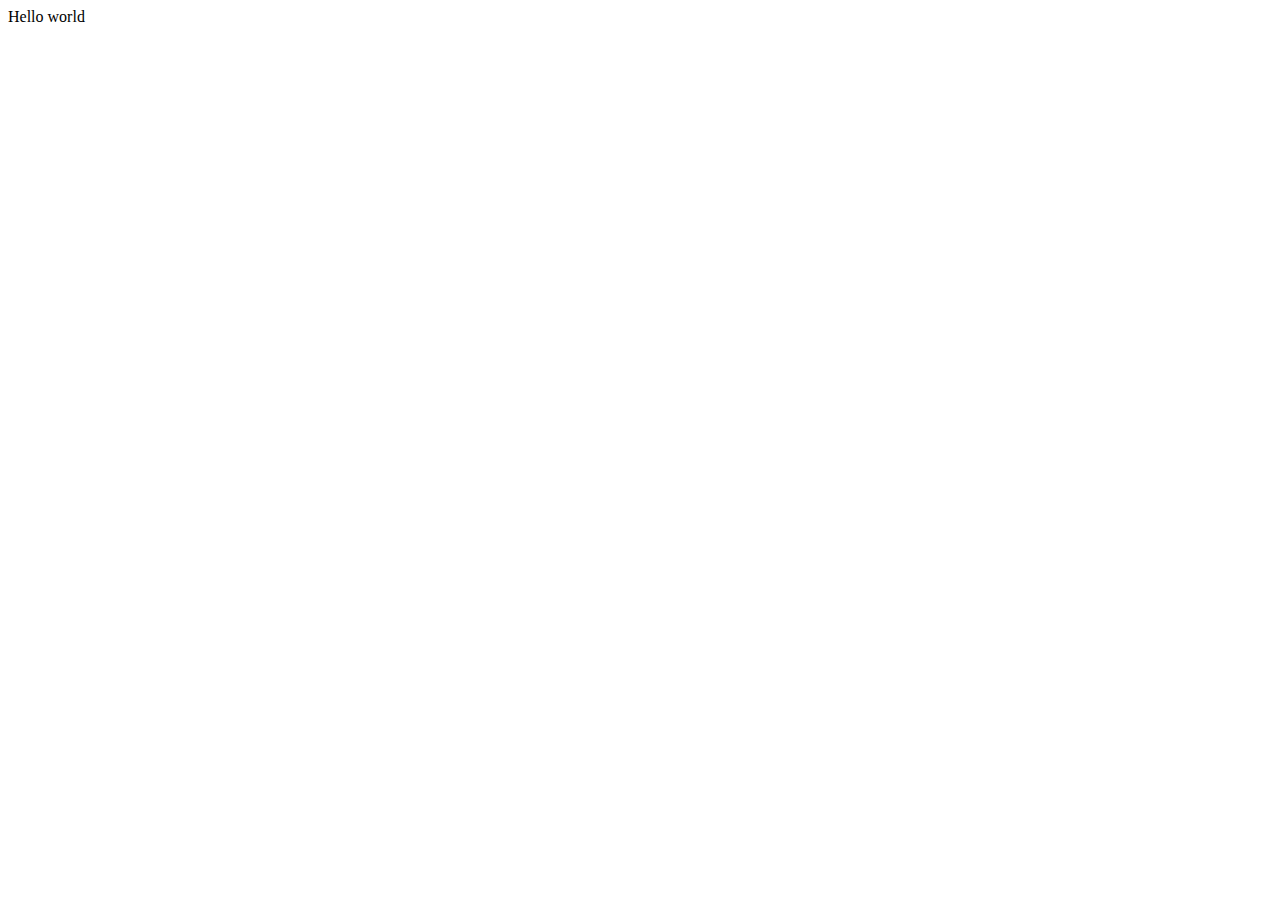
==== index.html @ 809aee76 "Initial 'hello world' commit" ====
<!DOCTYPE html>
<html>

<head>
    <meta charset = "utf-8">
    <meta name = "viewport" content = "width = device-width">
    <title>DegreeCat</title>
    <link href = "css/style.css" rel = "stylesheet" type = "text/css" />

</head>

<body>
    Hello world
    <script src = "js/script.js"></script>
</body>

</html>
---- css/style.css ----
html {
    height: 100%;
    width: 100%;
  }
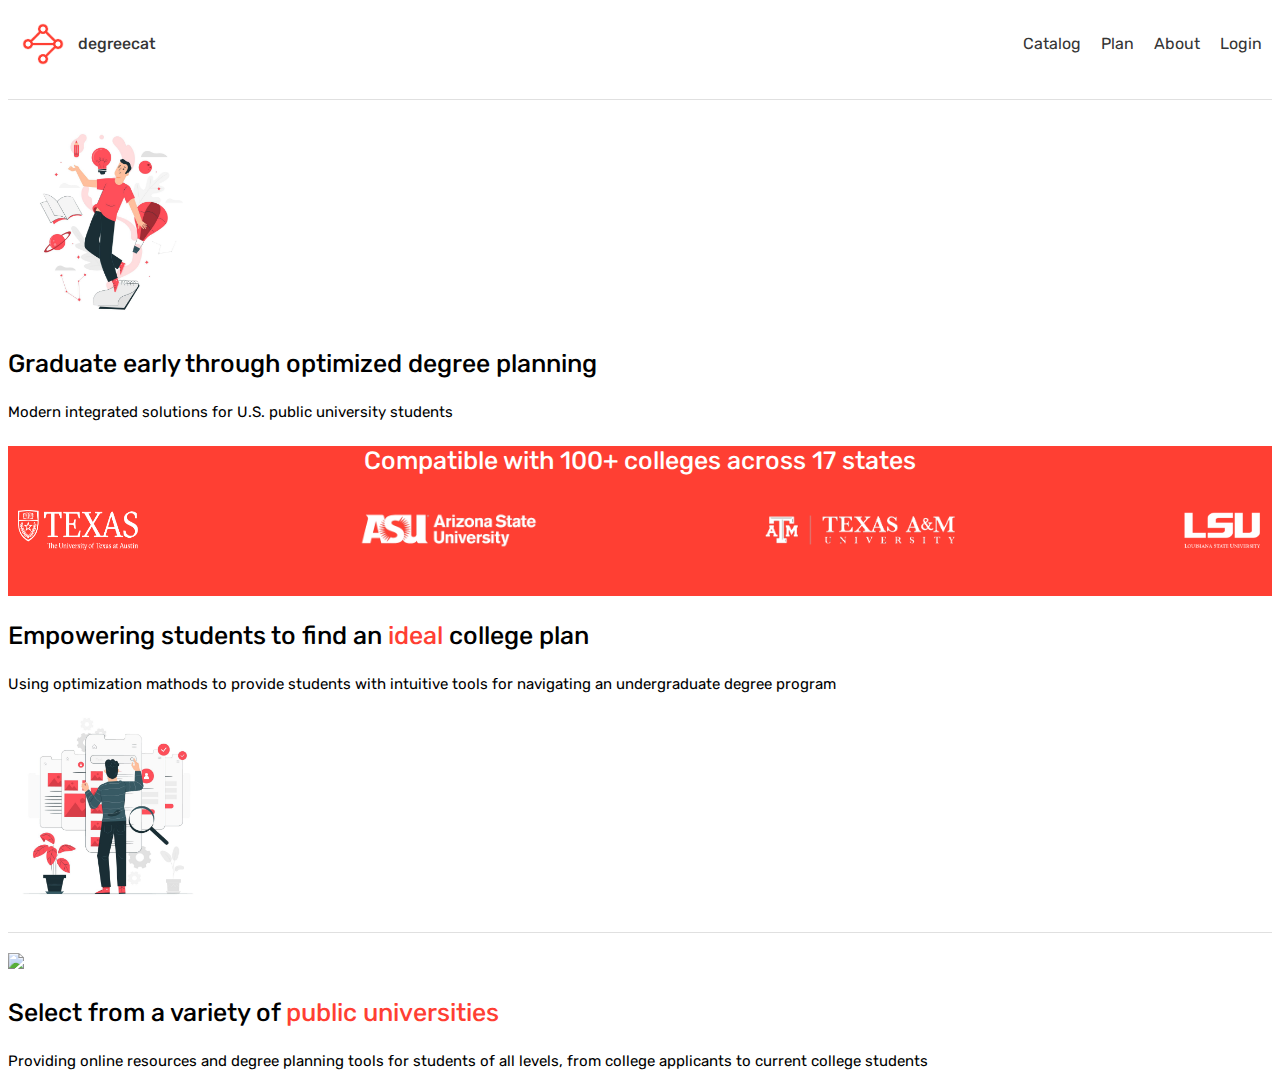
==== commit d0864c36: "Home setup" ====
--- a/index.html
+++ b/index.html
@@ -2,16 +2,72 @@
 <html>
 
 <head>
-    <meta charset = "utf-8">
-    <meta name = "viewport" content = "width = device-width">
+    <meta charset="utf-8">
+    <meta name="viewport" content="width = device-width">
     <title>DegreeCat</title>
-    <link href = "css/style.css" rel = "stylesheet" type = "text/css" />
+    <link href="css/style.css" rel="stylesheet" type="text/css"/>
+    <link rel="icon" href="img/favicon.png">
+
+    <!-- Font import -->
+    <link rel="preconnect" href="https://fonts.googleapis.com">
+    <link rel="preconnect" href="https://fonts.gstatic.com" crossorigin>
+    <link href="https://fonts.googleapis.com/css2?family=Rubik:ital,wght@0,300..900;1,300..900&display=swap" rel="stylesheet">
 
 </head>
 
 <body>
-    Hello world
-    <script src = "js/script.js"></script>
+    <!-- Navigation bar -->
+    <div class="navbar">
+        <div class="logo">
+            <img src="img/nav.png" alt="degreecat"/>
+            <p id="bold-text">degreecat</p>
+        </div>
+        <ul class="nav-links">
+            <li><a href="catalog.html">Catalog</a></li>
+            <li><a href="plan.html">Plan</a></li>
+            <li><a href="about.html">About</a></li>
+            <li><a href="login.html">Login</a></li>
+        </ul>
+    </div>
+
+    <!-- Separator -->
+    <div class="separator"></div>
+
+    <!-- Introduction -->
+    <div>
+        <img src="img/drawing1.png" width="200px"/>
+        <p id="summary">Graduate early through optimized degree planning</p>
+        <p id="description">Modern integrated solutions for U.S. public university students</p>
+    </div>
+
+    <!-- Geographic Reach -->
+    <div class="geographic-reach">
+        <p id="summary">Compatible with 100+ colleges across 17 states</p>
+        <div class="college-scroll">
+            <img src="img/ut.png" alt="The University of Texas at Austin" width="120px"/>
+            <img src="img/asu.png" alt="Arizona State University" width="180px"/>
+            <img src="img/tamu.png" alt="Texas A&M University College Station" width="200px"/>
+            <img src="img/lsu.png" alt="Lousinana State University" width="80px"/>
+        </div>
+    </div>
+
+    <!-- Explanation -->
+    <div>
+        <p id="summary">Empowering students to find an <span>ideal</span> college plan</p>
+        <p id="description">Using optimization mathods to provide students with intuitive tools for navigating an undergraduate degree program</p>
+        <img src="img/drawing2.png" width="200px"/>
+    </div>
+
+    <!-- Separator -->
+    <div class="separator"></div>
+
+    <!-- Showcase -->
+    <div>
+        <img src="img/demo.png" width="50px"/>
+        <p id="summary">Select from a variety of <span>public universities</span></p>
+        <p id="description">Providing online resources and degree planning tools for students of all levels, from college applicants to current college students</p>
+        </div>
+
 </body>
 
 </html>--- a/css/style.css
+++ b/css/style.css
@@ -1,4 +1,79 @@
 html {
     height: 100%;
     width: 100%;
-  }+    font-family: "Rubik";
+}
+
+.rubik-font {
+    font-family: "Rubik", sans-serif;
+    font-optical-sizing: auto;
+    font-weight: 300;
+    font-style: normal;
+}
+
+.separator {
+    border-bottom: 1px solid #E0E0E0;
+    margin: 20px 0;
+}
+
+.navbar {
+    overflow: hidden;
+    padding: 10px;
+    color: #353535;
+    display: flex;
+    justify-content: space-between;
+    align-items: center;
+}
+
+.logo img {
+    width: 50px;
+    margin-right: 10px;
+}
+
+.logo, .nav-links {
+    display: flex;
+    align-items: center;
+}
+
+.nav-links {
+    list-style: none;
+    margin: 0;
+    padding: 0;
+}
+
+.nav-links a {
+    margin-left: 20px;
+    color: #353535;
+    text-decoration: none;
+}
+
+.geographic-reach {
+    color: #ffffff;
+    background-color: #ff3f33;
+    text-align: center;
+    height: 150px;
+    width: 100%;
+}
+
+.college-scroll {
+    display: flex;
+    justify-content: space-between;
+    padding: 10px
+}
+
+#bold-text {
+    font-weight: 450;
+}
+
+#summary {
+    font-size: 25px;
+    font-weight: 450;
+}
+
+#description {
+    font-size: 15px;
+}
+
+#summary span, #description span {
+    color: #FF3F33
+}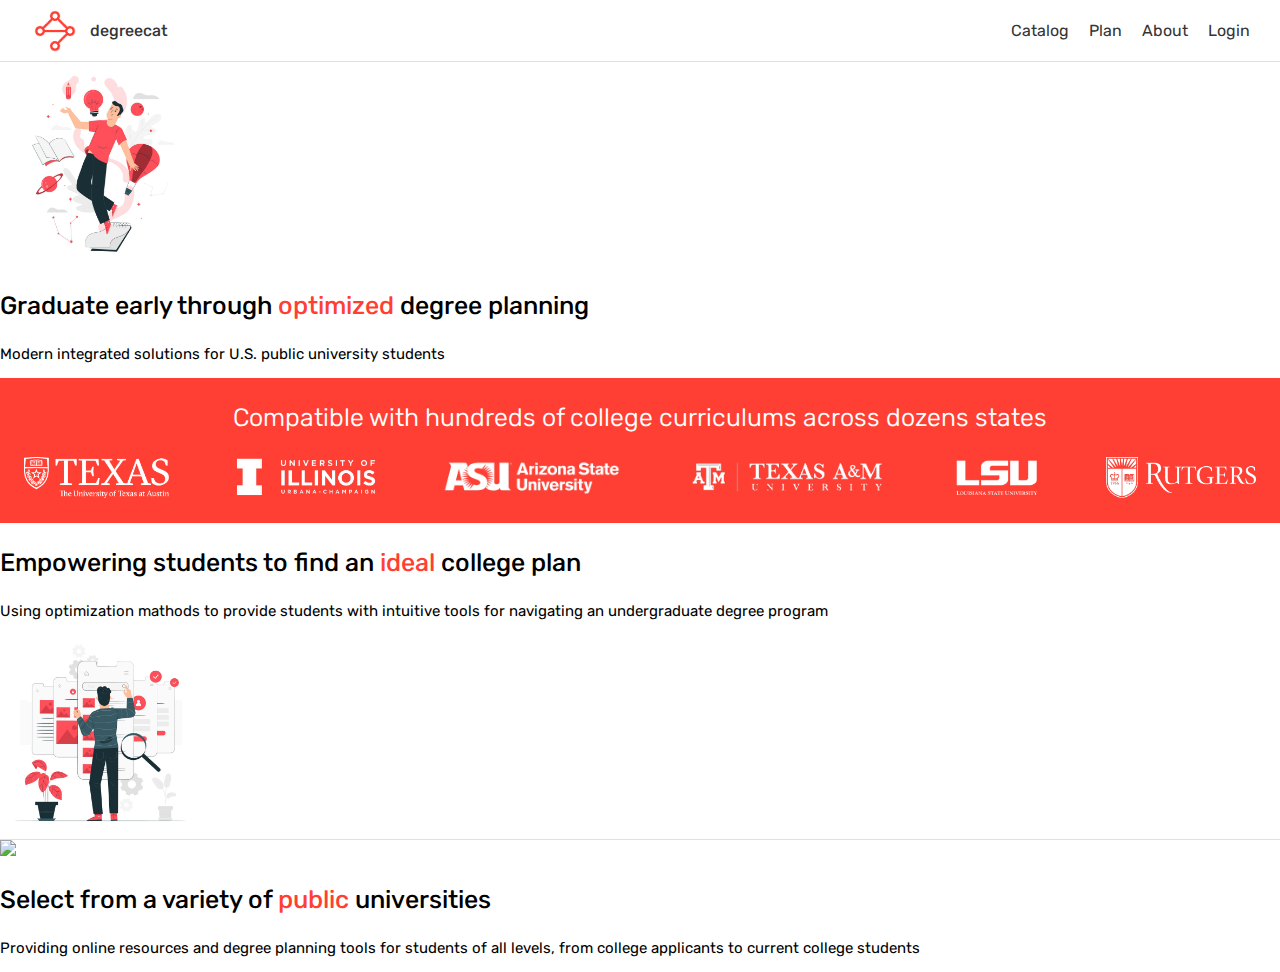
==== commit d5812718: "Geographic reach" ====
--- a/index.html
+++ b/index.html
@@ -33,41 +33,44 @@
     <!-- Separator -->
     <div class="separator"></div>
 
-    <!-- Introduction -->
-    <div>
-        <img src="img/drawing1.png" width="200px"/>
-        <p id="summary">Graduate early through optimized degree planning</p>
-        <p id="description">Modern integrated solutions for U.S. public university students</p>
-    </div>
+    <div class="overview">
+        <!-- Introduction -->
+        <div>
+            <img src="img/drawing1.png" width="200px"/>
+            <p id="summary">Graduate early through <span>optimized</span> degree planning</p>
+            <p id="description">Modern integrated solutions for U.S. public university students</p>
+        </div>
 
-    <!-- Geographic Reach -->
-    <div class="geographic-reach">
-        <p id="summary">Compatible with 100+ colleges across 17 states</p>
-        <div class="college-scroll">
-            <img src="img/ut.png" alt="The University of Texas at Austin" width="120px"/>
-            <img src="img/asu.png" alt="Arizona State University" width="180px"/>
-            <img src="img/tamu.png" alt="Texas A&M University College Station" width="200px"/>
-            <img src="img/lsu.png" alt="Lousinana State University" width="80px"/>
+        <!-- Geographic Reach -->
+        <div class="availability">
+            <p>Compatible with hundreds of college curriculums across dozens states</p>
+            <div class="institutions">
+                <img src="img/ut.png" alt="The University of Texas at Austin" width="145px"/>
+                <img src="img/uiuc.png" alt="University of Illinois Urbana-Champaign" width="140px"/>
+                <img src="img/asu.png" alt="Arizona State University" width="180px"/>
+                <img src="img/tamu.png" alt="Texas A&M University College Station" width="200px"/>
+                <img src="img/lsu.png" alt="Lousinana State University" width="85px"/>
+                <img src="img/rutgers.png" alt="Rutgers University" width="150px"/>
+            </div>
+        </div>
+
+        <!-- Explanation -->
+        <div>
+            <p id="summary">Empowering students to find an <span>ideal</span> college plan</p>
+            <p id="description">Using optimization mathods to provide students with intuitive tools for navigating an undergraduate degree program</p>
+            <img src="img/drawing2.png" width="200px"/>
+        </div>
+
+        <!-- Separator -->
+        <div class="separator"></div>
+
+        <!-- Showcase -->
+        <div>
+            <img src="img/demo.png" width="50px"/>
+            <p id="summary">Select from a variety of <span>public</span> universities</p>
+            <p id="description">Providing online resources and degree planning tools for students of all levels, from college applicants to current college students</p>
         </div>
     </div>
-
-    <!-- Explanation -->
-    <div>
-        <p id="summary">Empowering students to find an <span>ideal</span> college plan</p>
-        <p id="description">Using optimization mathods to provide students with intuitive tools for navigating an undergraduate degree program</p>
-        <img src="img/drawing2.png" width="200px"/>
-    </div>
-
-    <!-- Separator -->
-    <div class="separator"></div>
-
-    <!-- Showcase -->
-    <div>
-        <img src="img/demo.png" width="50px"/>
-        <p id="summary">Select from a variety of <span>public universities</span></p>
-        <p id="description">Providing online resources and degree planning tools for students of all levels, from college applicants to current college students</p>
-        </div>
-
 </body>
 
 </html>--- a/css/style.css
+++ b/css/style.css
@@ -1,7 +1,10 @@
-html {
+html, body {
     height: 100%;
     width: 100%;
     font-family: "Rubik";
+    margin: 0;
+    padding: 0;
+    box-sizing: border-box;
 }
 
 .rubik-font {
@@ -13,14 +16,13 @@
 
 .separator {
     border-bottom: 1px solid #E0E0E0;
-    margin: 20px 0;
 }
 
 .navbar {
+    display: flex;
     overflow: hidden;
-    padding: 10px;
+    padding: 5px 30px 5px;
     color: #353535;
-    display: flex;
     justify-content: space-between;
     align-items: center;
 }
@@ -33,12 +35,7 @@
 .logo, .nav-links {
     display: flex;
     align-items: center;
-}
-
-.nav-links {
     list-style: none;
-    margin: 0;
-    padding: 0;
 }
 
 .nav-links a {
@@ -47,18 +44,26 @@
     text-decoration: none;
 }
 
-.geographic-reach {
-    color: #ffffff;
-    background-color: #ff3f33;
-    text-align: center;
-    height: 150px;
-    width: 100%;
+.overview {
+    display: flex;
+    flex-direction: column;
 }
 
-.college-scroll {
+.availability {
+    color: #FFFFFF;
+    background-color: #FF3F33;
+    text-align: center;
+    font-size: 25px;
+    font-weight: 350;
+}
+
+.institutions {
     display: flex;
-    justify-content: space-between;
-    padding: 10px
+    justify-content: space-evenly;
+    align-items: center;
+    flex-wrap: wrap;
+    padding: 0px 20px 25px;
+    gap: 5%;
 }
 
 #bold-text {
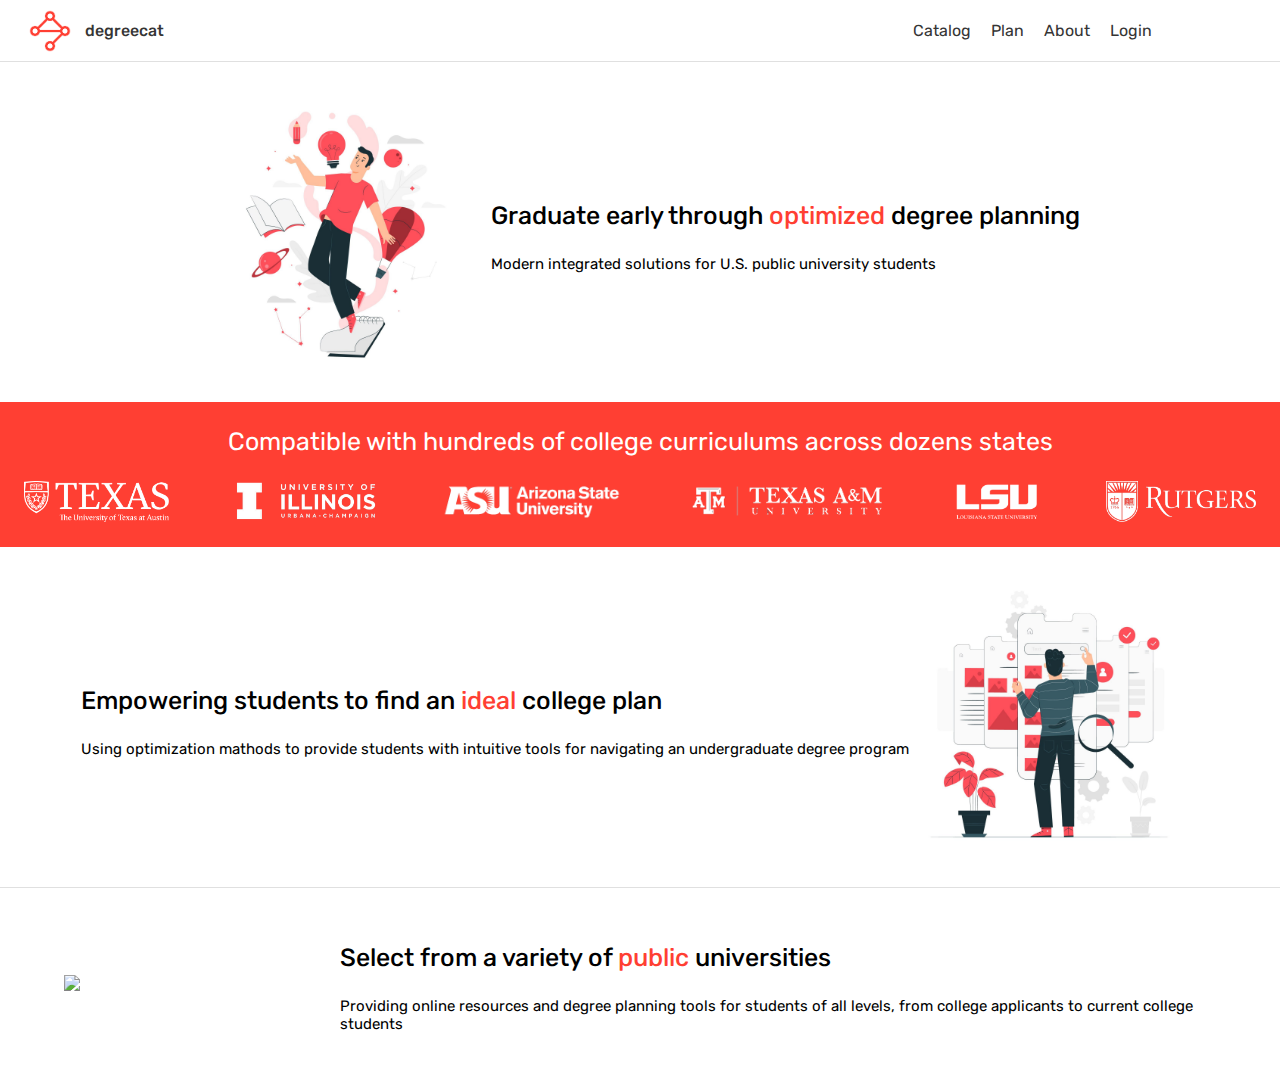
==== commit eefc50b7: "Explanations" ====
--- a/index.html
+++ b/index.html
@@ -34,16 +34,18 @@
     <div class="separator"></div>
 
     <div class="overview">
-        <!-- Introduction -->
-        <div>
-            <img src="img/drawing1.png" width="200px"/>
-            <p id="summary">Graduate early through <span>optimized</span> degree planning</p>
-            <p id="description">Modern integrated solutions for U.S. public university students</p>
+        <!-- Explanation -->
+        <div class="explanation">
+            <img src="img/drawing1.png"/>
+            <div>
+                <p id="summary">Graduate early through <span>optimized</span> degree planning</p>
+                <p id="description">Modern integrated solutions for U.S. public university students</p>
+            </div>
         </div>
 
-        <!-- Geographic Reach -->
+        <!-- Availability -->
         <div class="availability">
-            <p>Compatible with hundreds of college curriculums across dozens states</p>
+            <p id="compatability">Compatible with hundreds of college curriculums across dozens states</p>
             <div class="institutions">
                 <img src="img/ut.png" alt="The University of Texas at Austin" width="145px"/>
                 <img src="img/uiuc.png" alt="University of Illinois Urbana-Champaign" width="140px"/>
@@ -55,20 +57,24 @@
         </div>
 
         <!-- Explanation -->
-        <div>
-            <p id="summary">Empowering students to find an <span>ideal</span> college plan</p>
-            <p id="description">Using optimization mathods to provide students with intuitive tools for navigating an undergraduate degree program</p>
-            <img src="img/drawing2.png" width="200px"/>
+        <div class="explanation">
+            <div>
+                <p id="summary">Empowering students to find an <span>ideal</span> college plan</p>
+                <p id="description">Using optimization mathods to provide students with intuitive tools for navigating an undergraduate degree program</p>
+            </div>
+            <img src="img/drawing2.png"/>
         </div>
 
         <!-- Separator -->
         <div class="separator"></div>
 
         <!-- Showcase -->
-        <div>
+        <div class="explanation">
             <img src="img/demo.png" width="50px"/>
-            <p id="summary">Select from a variety of <span>public</span> universities</p>
-            <p id="description">Providing online resources and degree planning tools for students of all levels, from college applicants to current college students</p>
+            <div>
+                <p id="summary">Select from a variety of <span>public</span> universities</p>
+                <p id="description">Providing online resources and degree planning tools for students of all levels, from college applicants to current college students</p>
+            </div>    
         </div>
     </div>
 </body>
--- a/css/style.css
+++ b/css/style.css
@@ -2,8 +2,8 @@
     height: 100%;
     width: 100%;
     font-family: "Rubik";
-    margin: 0;
-    padding: 0;
+    margin: 0%;
+    padding: 0%;
     box-sizing: border-box;
 }
 
@@ -18,10 +18,11 @@
     border-bottom: 1px solid #E0E0E0;
 }
 
+/* Navigation bar */
 .navbar {
     display: flex;
     overflow: hidden;
-    padding: 5px 30px 5px;
+    padding: 5px 10% 5px 25px;
     color: #353535;
     justify-content: space-between;
     align-items: center;
@@ -49,12 +50,35 @@
     flex-direction: column;
 }
 
+/* Explanation */
+.explanation {
+    display: flex;
+    align-items: center;
+    justify-content: center;
+    margin: 30px 5%;
+}
+
+.explanation img {
+    width: 200px;
+    margin-right: 10px;
+}
+
+@media (min-width: 600px) {
+    .explanation img {
+        width: 280px;
+    }
+}
+
+/* Availability */
 .availability {
     color: #FFFFFF;
     background-color: #FF3F33;
     text-align: center;
+}
+
+#compatability {
     font-size: 25px;
-    font-weight: 350;
+    font-weight: 400;
 }
 
 .institutions {
@@ -67,7 +91,7 @@
 }
 
 #bold-text {
-    font-weight: 450;
+    font-weight: 475;
 }
 
 #summary {
@@ -75,10 +99,10 @@
     font-weight: 450;
 }
 
+#summary span {
+    color: #FF3F33
+}
+
 #description {
     font-size: 15px;
-}
-
-#summary span, #description span {
-    color: #FF3F33
 }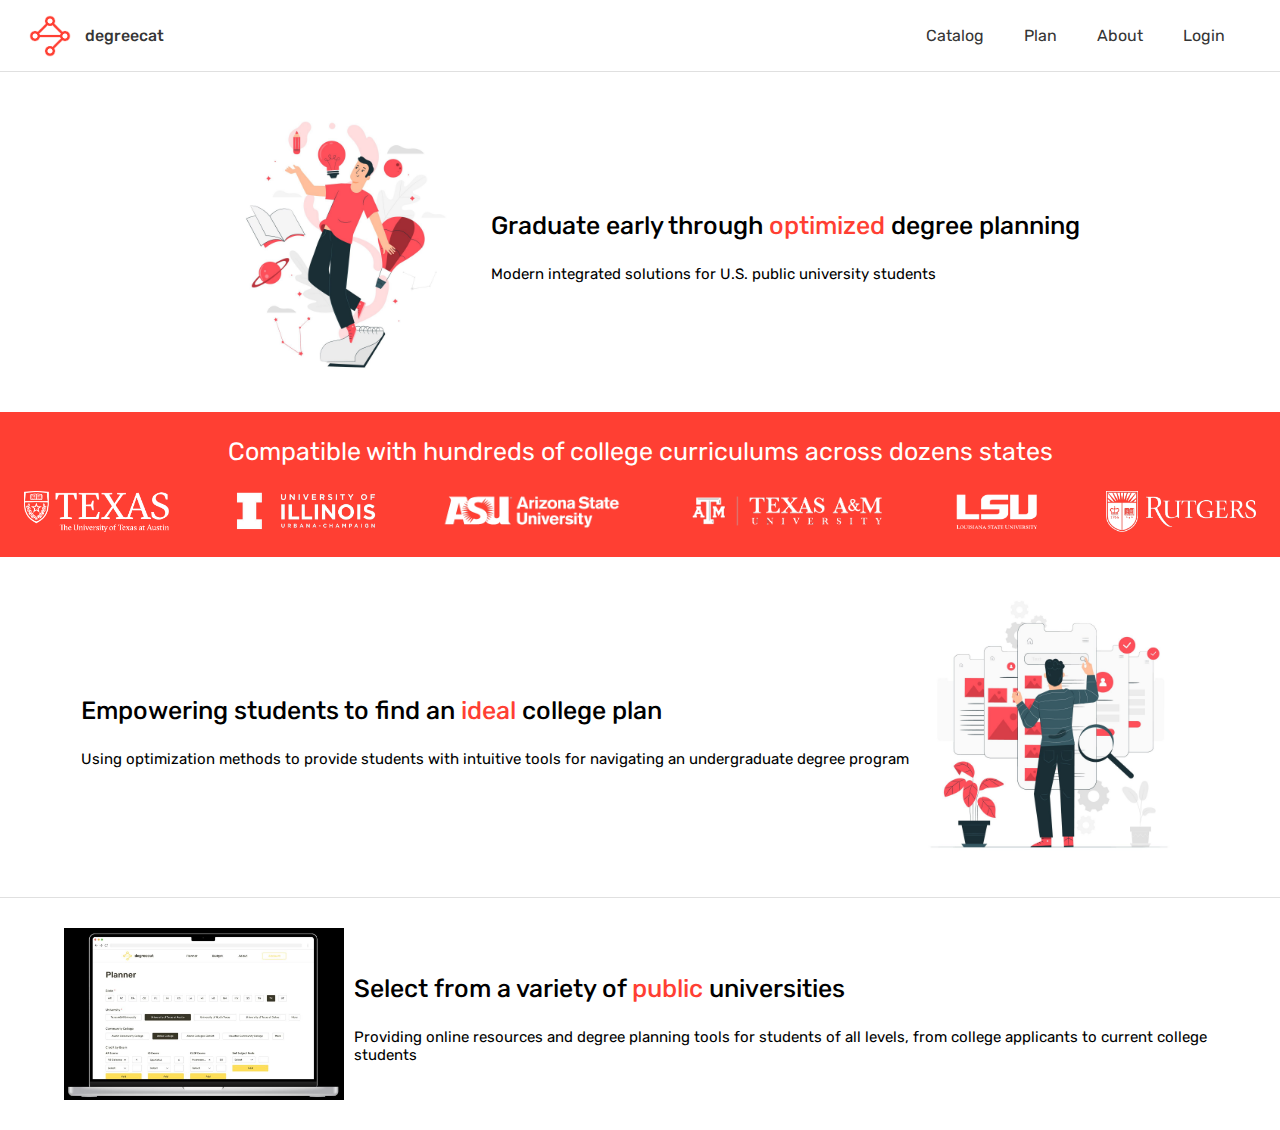
==== commit 33c1b2c5: "Typo" ====
--- a/index.html
+++ b/index.html
@@ -12,7 +12,6 @@
     <link rel="preconnect" href="https://fonts.googleapis.com">
     <link rel="preconnect" href="https://fonts.gstatic.com" crossorigin>
     <link href="https://fonts.googleapis.com/css2?family=Rubik:ital,wght@0,300..900;1,300..900&display=swap" rel="stylesheet">
-
 </head>
 
 <body>
@@ -22,12 +21,14 @@
             <img src="img/nav.png" alt="degreecat"/>
             <p id="bold-text">degreecat</p>
         </div>
-        <ul class="nav-links">
-            <li><a href="catalog.html">Catalog</a></li>
-            <li><a href="plan.html">Plan</a></li>
-            <li><a href="about.html">About</a></li>
-            <li><a href="login.html">Login</a></li>
-        </ul>
+        <div class="menu">
+            <ul class="nav-links">
+                <li><a href="catalog.html">Catalog</a></li>
+                <li><a href="plan.html">Plan</a></li>
+                <li><a href="about.html">About</a></li>
+                <li><a href="login.html">Login</a></li>
+            </ul>
+        </div>
     </div>
 
     <!-- Separator -->
@@ -44,8 +45,8 @@
         </div>
 
         <!-- Availability -->
-        <div class="availability">
-            <p id="compatability">Compatible with hundreds of college curriculums across dozens states</p>
+        <div class="red-block">
+            <p id="compatible">Compatible with hundreds of college curriculums across dozens states</p>
             <div class="institutions">
                 <img src="img/ut.png" alt="The University of Texas at Austin" width="145px"/>
                 <img src="img/uiuc.png" alt="University of Illinois Urbana-Champaign" width="140px"/>
@@ -60,7 +61,7 @@
         <div class="explanation">
             <div>
                 <p id="summary">Empowering students to find an <span>ideal</span> college plan</p>
-                <p id="description">Using optimization mathods to provide students with intuitive tools for navigating an undergraduate degree program</p>
+                <p id="description">Using optimization methods to provide students with intuitive tools for navigating an undergraduate degree program</p>
             </div>
             <img src="img/drawing2.png"/>
         </div>
@@ -70,11 +71,11 @@
 
         <!-- Showcase -->
         <div class="explanation">
-            <img src="img/demo.png" width="50px"/>
+            <img src="img/IMG_2847.JPG" width="50px"/>
             <div>
                 <p id="summary">Select from a variety of <span>public</span> universities</p>
                 <p id="description">Providing online resources and degree planning tools for students of all levels, from college applicants to current college students</p>
-            </div>    
+            </div>
         </div>
     </div>
 </body>
--- a/css/style.css
+++ b/css/style.css
@@ -21,11 +21,15 @@
 /* Navigation bar */
 .navbar {
     display: flex;
-    overflow: hidden;
-    padding: 5px 10% 5px 25px;
-    color: #353535;
     justify-content: space-between;
     align-items: center;
+    overflow: hidden;
+    padding: 10px 25px;
+    color: #353535;
+}
+
+#bold-text {
+    font-weight: 475;
 }
 
 .logo img {
@@ -39,12 +43,27 @@
     list-style: none;
 }
 
+.menu {
+    display: flex;
+    padding-right: 10px;
+}
+
 .nav-links a {
-    margin-left: 20px;
+    margin: 20px;
     color: #353535;
     text-decoration: none;
 }
 
+@media screen and (max-width: 768px) {
+    .nav-links {
+        display: none;
+        
+    }
+}
+
+
+
+/* Webpage */
 .overview {
     display: flex;
     flex-direction: column;
@@ -61,24 +80,45 @@
 .explanation img {
     width: 200px;
     margin-right: 10px;
+    transition: width 0.5s ease; /* Smooth transition for the transform property */
 }
 
-@media (min-width: 600px) {
+@media (min-width: 768px) {
     .explanation img {
         width: 280px;
     }
 }
 
-/* Availability */
-.availability {
+button {
+    background-color: #FFFFFF;
+    color: #FF3F33;
+    border: 2px solid #FF3F33;
+    padding: 15px 20px;
+    font-size: 15px;
+    border-radius: 10px;
+    cursor: pointer;
+    transition: background-color 0.3s, border-color 0.3s;
+    margin: 40px auto;
+    display: block;
+}
+
+button:hover {
+    background-color: #FF3F33;
+    border-color: #FF3F33;
+    color: #FFFFFF
+}
+
+/* Red block */
+.red-block {
     color: #FFFFFF;
     background-color: #FF3F33;
     text-align: center;
 }
 
-#compatability {
+#compatible {
     font-size: 25px;
-    font-weight: 400;
+    font-weight: 400px;
+    padding: 0% 5%;
 }
 
 .institutions {
@@ -88,10 +128,6 @@
     flex-wrap: wrap;
     padding: 0px 20px 25px;
     gap: 5%;
-}
-
-#bold-text {
-    font-weight: 475;
 }
 
 #summary {
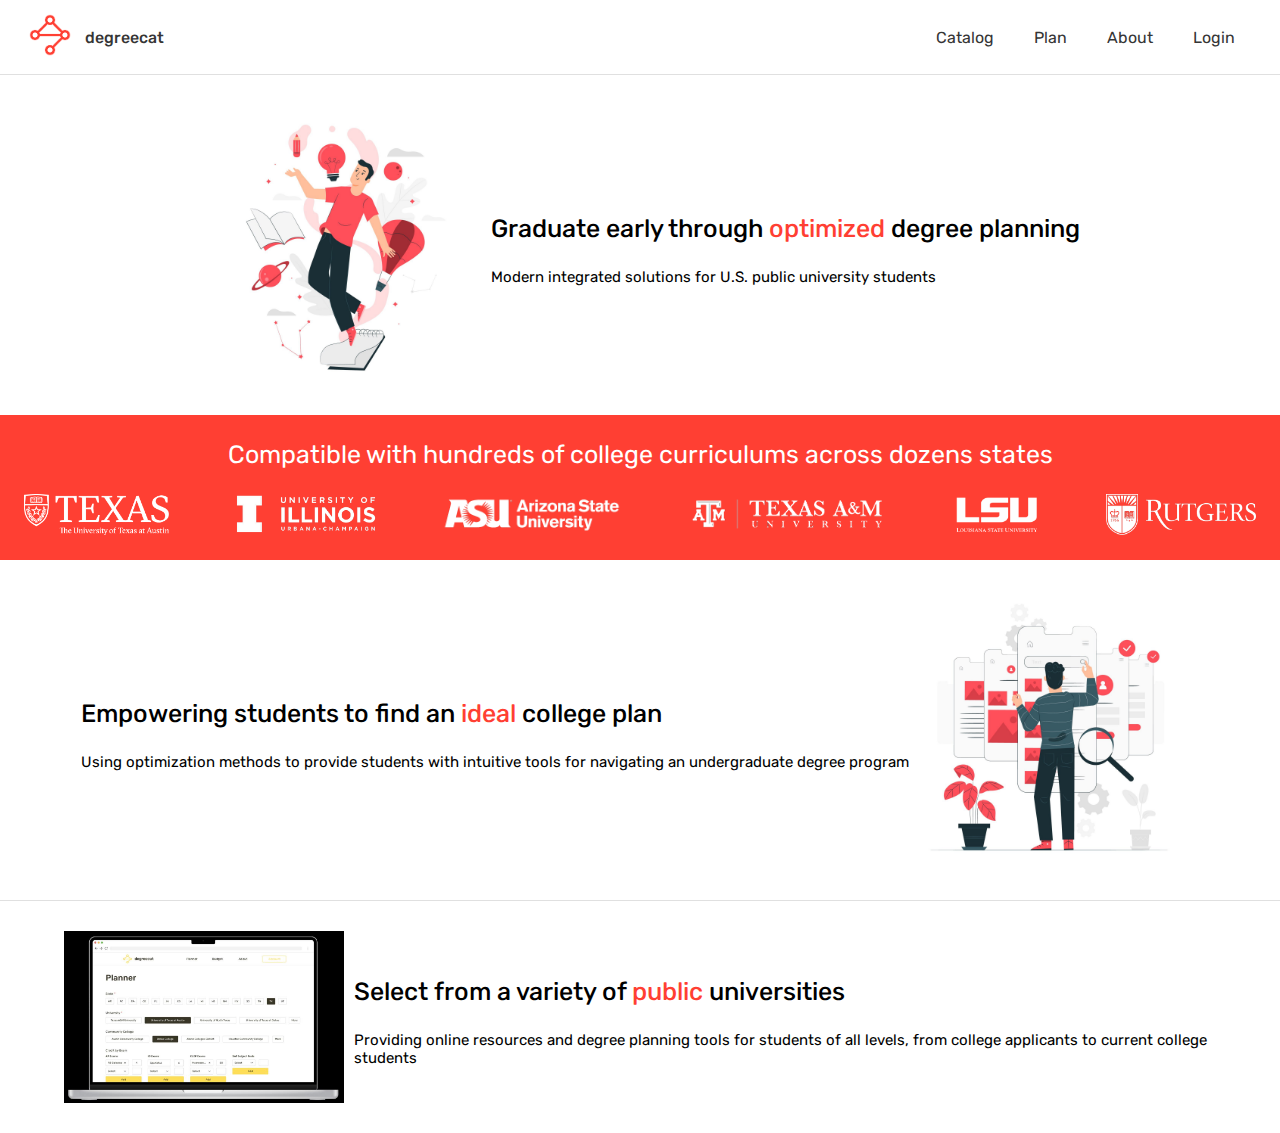
==== commit 059f44dc: "Catalog" ====
--- a/index.html
+++ b/index.html
@@ -3,7 +3,7 @@
 
 <head>
     <meta charset="utf-8">
-    <meta name="viewport" content="width = device-width">
+    <meta name="viewport" content="width=device-width">
     <title>DegreeCat</title>
     <link href="css/style.css" rel="stylesheet" type="text/css"/>
     <link rel="icon" href="img/favicon.png">
@@ -18,21 +18,22 @@
     <!-- Navigation bar -->
     <div class="navbar">
         <div class="logo">
-            <img src="img/nav.png" alt="degreecat"/>
-            <p id="bold-text">degreecat</p>
+            <a href="index.html">
+                <img src="img/nav.png" alt="degreecat"/>
+            </a>            
+            <p id="bold-text">
+                <a href="index.html">degreecat</a>
+            </p>
         </div>
         <div class="menu">
-            <ul class="nav-links">
-                <li><a href="catalog.html">Catalog</a></li>
-                <li><a href="plan.html">Plan</a></li>
-                <li><a href="about.html">About</a></li>
-                <li><a href="login.html">Login</a></li>
+            <ul class="menu-bar">
+                <li><a href="html/catalog.html">Catalog</a></li>
+                <li><a href="html/plan.html">Plan</a></li>
+                <li><a href="html/about.html">About</a></li>
+                <li><a href="html/login.html">Login</a></li>
             </ul>
         </div>
     </div>
-
-    <!-- Separator -->
-    <div class="separator"></div>
 
     <div class="overview">
         <!-- Explanation -->
--- a/css/style.css
+++ b/css/style.css
@@ -26,10 +26,16 @@
     overflow: hidden;
     padding: 10px 25px;
     color: #353535;
+    background-color: #FFFFFF;
+    border-bottom: 1px solid #E0E0E0;
+    position: sticky;
+    top: 0;
 }
 
-#bold-text {
-    font-weight: 475;
+.logo, .menu-bar {
+    display: flex;
+    align-items: center;
+    list-style: none;
 }
 
 .logo img {
@@ -37,31 +43,37 @@
     margin-right: 10px;
 }
 
-.logo, .nav-links {
-    display: flex;
-    align-items: center;
-    list-style: none;
+#bold-text a {
+    color: #353535;
+    text-decoration: none;
+    overflow: hidden;
+}
+
+#bold-text {
+    font-weight: 475;
 }
 
 .menu {
     display: flex;
-    padding-right: 10px;
 }
 
-.nav-links a {
+.menu-bar a {
     margin: 20px;
     color: #353535;
     text-decoration: none;
+    overflow: hidden;
+}
+
+a:hover {
+    color: #FF3F33;
+    cursor: pointer;
 }
 
 @media screen and (max-width: 768px) {
-    .nav-links {
+    .menu-bar {
         display: none;
-        
     }
 }
-
-
 
 /* Webpage */
 .overview {
